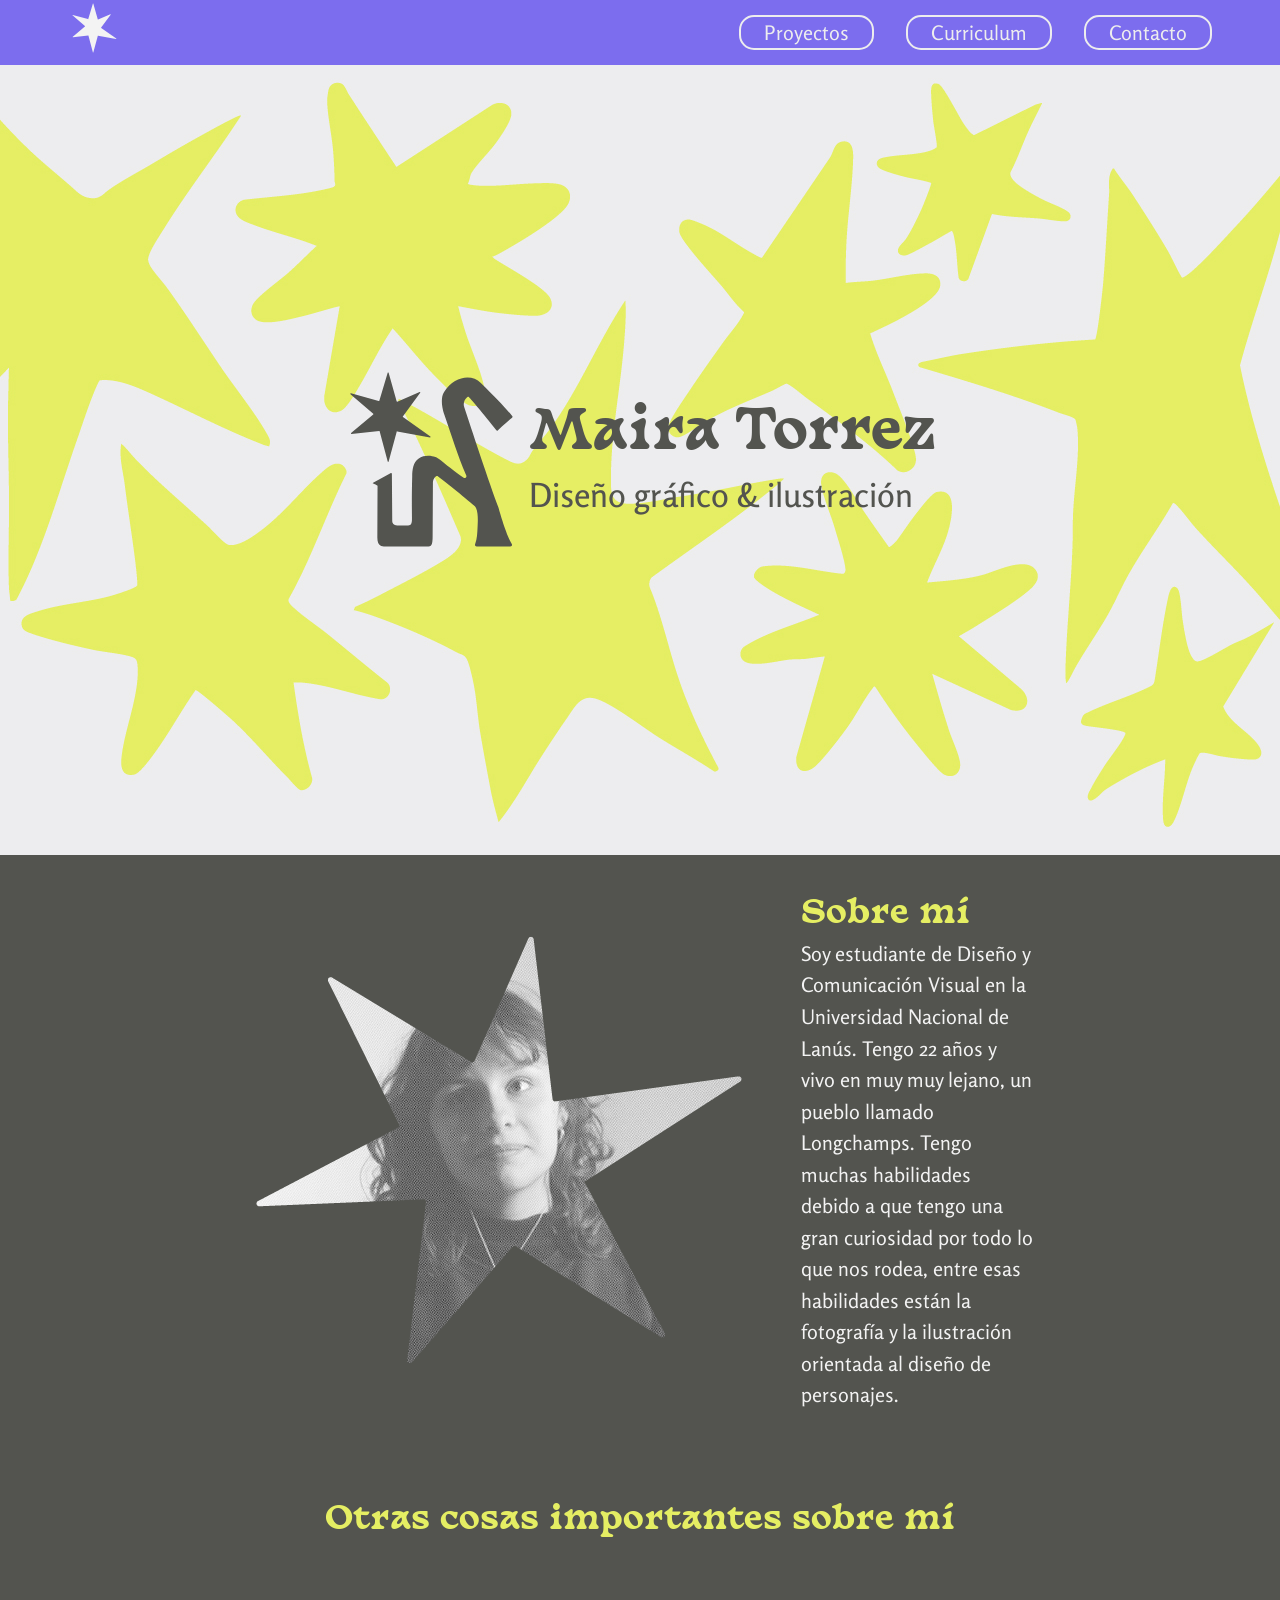
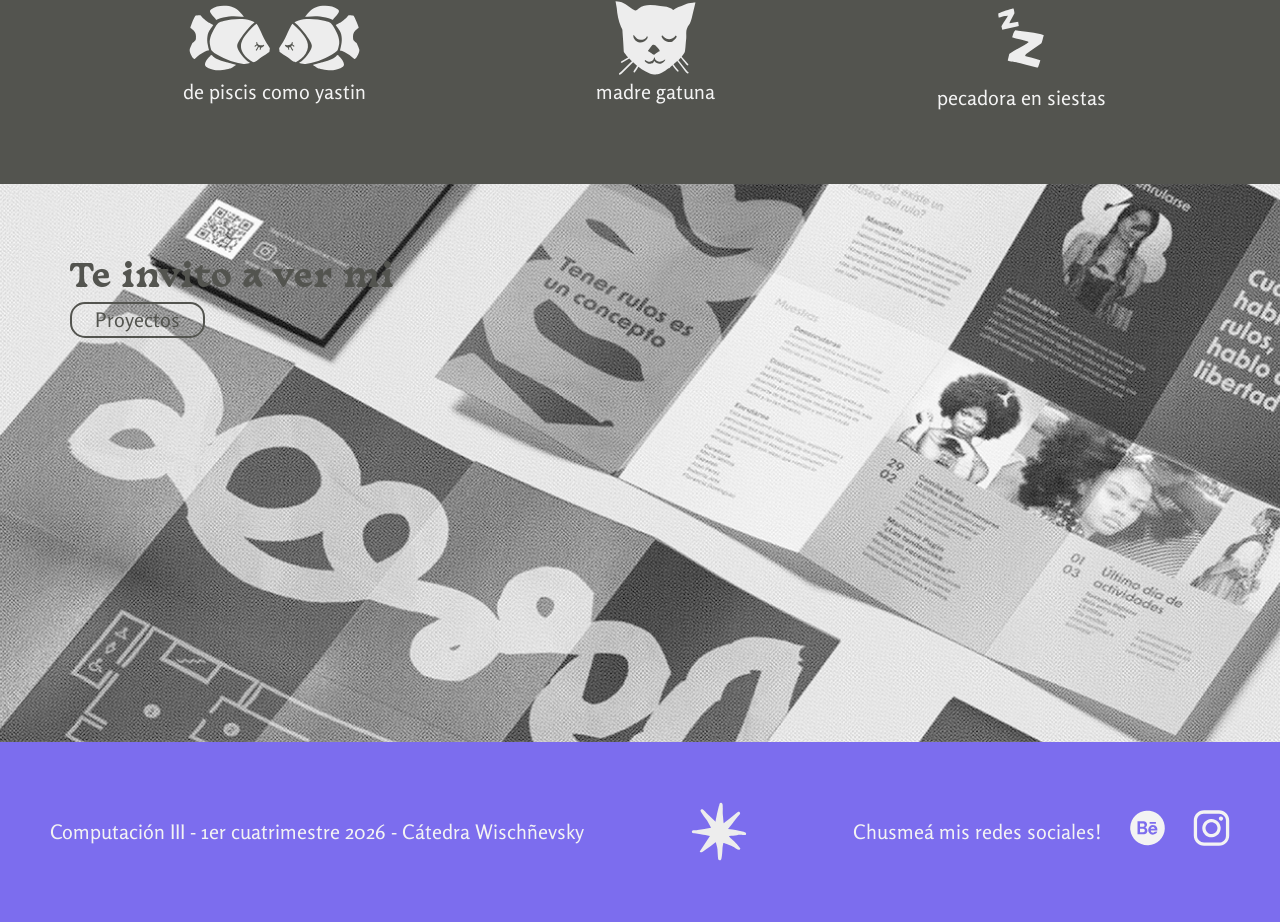
==== index.html @ 1cc76292 "index y cv en construccion, + img y svg" ====
<!DOCTYPE html>
<html>

<head>
    <meta charset="utf-8" />
    <title>Torrez Maira Cv</title>
    <link rel="stylesheet" href="estilosCV.css" type="text/css">
    <style>
        @import url('https://fonts.googleapis.com/css2?family=Rosario:ital,wght@0,300..700;1,300..700&display=swap');
    </style>
    <link rel="icon" type="image/x-icon" href="img/svg/favicon.svg">
</head>

<body>
    <header>
        <a href="top">
            <img src="img/svg/logo-header.svg" alt="mairatorrezlogo" width="51" height="56" />
        </a>
        <nav>
            <a class="botonera" href="#" target="_blank">Proyectos</a>
            <a class="botonera" href="curriculum.html" target="_blank">Curriculum</a>
            <a class="botonera" hreg="#" target="_blank">Contacto</a>
        </nav>

    </header>

    <main>
        <section id="top" class="hero">
            <img src="img/svg/logo.svg" alt="logo" width="175" height="187" />
            <div class="contenedor">
                <h1>Maira Torrez</h1>
                <p class="bajada">Diseño gráfico & ilustración</p>
            </div>
        </section>

        <section class="sobre-mi">
            <div class="sobre-mi-contenedor">
                <img src="img/72dpi/foto-estrella.png" alt="foto mía" width="504" height="432" />
                <div class="columna-sobremi">
                    <h2>Sobre mí</h2>
                    <p>Soy estudiante de Diseño y Comunicación Visual en la Universidad Nacional de Lanús. Tengo 22 años
                        y
                        vivo en muy muy lejano, un pueblo llamado Longchamps.
                        Tengo muchas habilidades debido a que tengo una gran curiosidad por todo lo que nos rodea, entre
                        esas habilidades están la fotografía y la ilustración orientada al diseño de personajes.</p>
                </div>
            </div>

            <article class="sobre-mi">
                <h2>Otras cosas importantes sobre mí</h2>
                <div class="conjunto-icons">
                    <div id="peces" class="icon">
                        <img src="img/svg/peces.svg" alt="dos peces" width="199" height="76" />
                        <p class="p-bold">
                            de piscis como yastin
                        </p>
                    </div>
                    <div id="gato" class="icon">
                        <img src="img/svg/gato.svg" alt="gato" width="83" height="76" />
                        <p class="p-bold">
                            madre gatuna
                        </p>
                    </div>
                    <div id="zz" class="icon">
                        <img src="img/svg/zz.svg" alt="dibujo de sueño" width="68" height="88" />
                        <p class="p-bold">
                            pecadora en siestas
                        </p>
                    </div>
                </div>
            </article>

        </section>

        <section id="invitacion">
            <h2 class="h2-negro">Te invito a ver mi</h2>
            <a class="botonera-negra" href="portfolio.html" target="_blank">Proyectos</a>
        </section>

    </main>
    <footer>
        <p>Computación III - 1er cuatrimestre 2026 - Cátedra Wischñevsky</p>
        <img src="img/svg/ochopuntas.svg" alt="icon-estrella-ocho-puntas" width="64" height="69" />
        <div class="redes">
            <p>Chusmeá mis redes sociales!</p>
            <ul class="redes">
                <li>
                    <a href="https://www.behance.net/mairav" target="_blank">
                        <img src="img/svg/redes_behance.svg" alt="behance-logo" width="37" height="36">
                    </a>
                </li>
                <li>
                    <a href="https://www.instagram.com/torrezconz_?igsh=MXIzZGVwbGYzOGRzbA==" target="_blank">
                        <img src="img/svg/redes_ig.svg" alt="instagram-logo" width="37" height="36">
                    </a>
                </li>
            </ul>
        </div>
    </footer>
</body>

</html>
---- estilosCV.css ----
/* CSS DOCUMENT*/
@charset "utf-8";

@font-face {
    font-family: "Basteleur";
    src: url(fuentes/Basteleur-Moonlight.ttf) format(truetype);
    font-weight: normal;
    font-style: normal;
}

@font-face {
    font-family: "Basteleur";
    src: url(fuentes/Basteleur-Bold.ttf) format(truetype);
    font-weight: normal;
    font-style: bold;
}

/* Aplicaciones de tipo, color y tamaños*/
body {
    background-color: #53544f;
}

header {
    background-color: #7c6dee;
    display: flex;
    justify-content: space-between;
    align-items: center;
    padding: 0px 68px;
    position: sticky;
    top: 0;
}

nav {
    display: flex;
    align-items: center;
    gap: 32px;

}

/* contenedor del hero */
.contenedor {
    display: flex;
    width: 100vw;
    max-width: 1200px;
    flex-wrap: nowrap;
    flex-direction: column;
    flex-basis: content;
    gap: 20px;
}

footer {
    background-color: #7c6dee;
    display: flex;
    align-items: center;
    flex-wrap: wrap;
    justify-content: space-between;
    min-height: 20vh;
    padding: 0 50px;
}

.redes {
    display: flex;
    align-items: center;
    gap: 27px;
    flex-direction: row;
}

ul {
    display: flex;
    gap: 5px;
    flex-direction: column;
    padding: 10px 0px;
}

li {
    list-style: none;
}

/*¿la tipografia que se va a usar mayomente está bien que la ponga en la etiqueta universal o deberia ir en <p>?*/
* {
    font-family: "Rosario", sans-serif;
    font-size: 1.12rem;
    font-style: normal;
    font-weight: 400;
    line-height: 1.76rem;
    text-wrap-style: balance;
    margin: 0;
    box-sizing: border-box;
}

a {
    text-decoration: none;
}

.botonera {
    color: #EDEDEE;
    border: solid 2px;
    border-radius: 15px;
    padding: 0px 23px;
}

.botonera:hover {
    background-color: #E5EE63;
    color: var(--Violeta, #7C6DEE);
}

.botonera-negra {
    color: #53544F;
    border: solid 2px;
    border-radius: 15px;
    padding: 0px 23px;
}

.botonera-negra:hover {
    background: var(--Verde, #E5EE63);
    color: var(--Violeta, #7C6DEE);
}

h1 {
    font-family: 'Basteleur', serif;
    font-size: 3rem;
    font-style: normal;
    font-weight: 400;
    line-height: 4rem;
    color: #53544F;
}

.h1-verde {
    color: #E5EE63;
}

.h1-violeta {
    color: var(--Negro, #7C6DEE);
}

h2 {
    font-family: Basteleur;
    font-size: 1.78rem;
    font-style: normal;
    font-weight: 400;
    line-height: 2.7rem;
    color: var(--Verde, #E5EE63)
}

.h2-negro {
    color: #53544F;
}

h3 {
    font-size: 1.5rem;
    font-style: normal;
    font-weight: 700;
    line-height: 2.375rem;
    color: #F3F3F3;
}

p {
    text-align: left;
    max-width: 1025px;
    color: #F3F3F3;
}

.p-negro {
    color: #53544F;
}

.bajada {
    font-size: 1.85rem;
    font-weight: 500;
    line-height: 2.8rem;
    color: var(--Negro, #53544F);
}

/*secciones, clases, articulos*/
.hero {
    background-image: url(img/72dpi/estrellas-02.jpg);
    background-position: center;
    height: 790px;
    width: 100%;
    display: flex;
    flex-direction: row;
    justify-content: center;
    align-items: center;
    gap: 10px;
}

.contenedor {
    display: flex;
    justify-content: flex-end;
    align-items: flex-start;
    flex-wrap: wrap;
    gap: 0;
}

.sobre-mi {
    display: flex;
    flex-direction: column;
    justify-content: center;
    align-items: center;
    gap: 50px;
    flex-wrap: wrap;
    padding: 35px;
}

.sobre-mi-contenedor {
    display: flex;
    align-items: center;
    max-width: 65%;
    flex-direction: row;
    gap: 50px;
}

.columna-sobremi {
    display: flex;
    flex-direction: column;
    align-items: flex-start;
    width: 51%;
}

.conjunto-icons {
    display: flex;
    align-items: center;
    gap: 222px;
    align-self: stretch;
}

.icon {
    display: flex;
    flex-direction: column;
    align-items: center;
}

#peces:hover img {
    content: url(img/svg/pecesbeso.svg);
}

#gato:hover img {
    content: url(img/svg/gatoestrella.svg);
}

#zz:hover img {
    content: url(img/svg/zzestrella.svg);
}

#invitacion {
    background: url(img/72dpi/te_invito_a_ver_mi\ portfolio.jpg) lightgray 50% / cover no-repeat;
    height: 62vh;
    display: flex;
    flex-direction: column;
    align-items: flex-start;
    padding: 70px;
}

/*curriculum*/
.cv-sobremi {
    background: var(--Gris, #EDEDEE);
    display: flex;
    padding: 0px;
    justify-content: center;
    align-items: center;
    padding: 60px;
}<
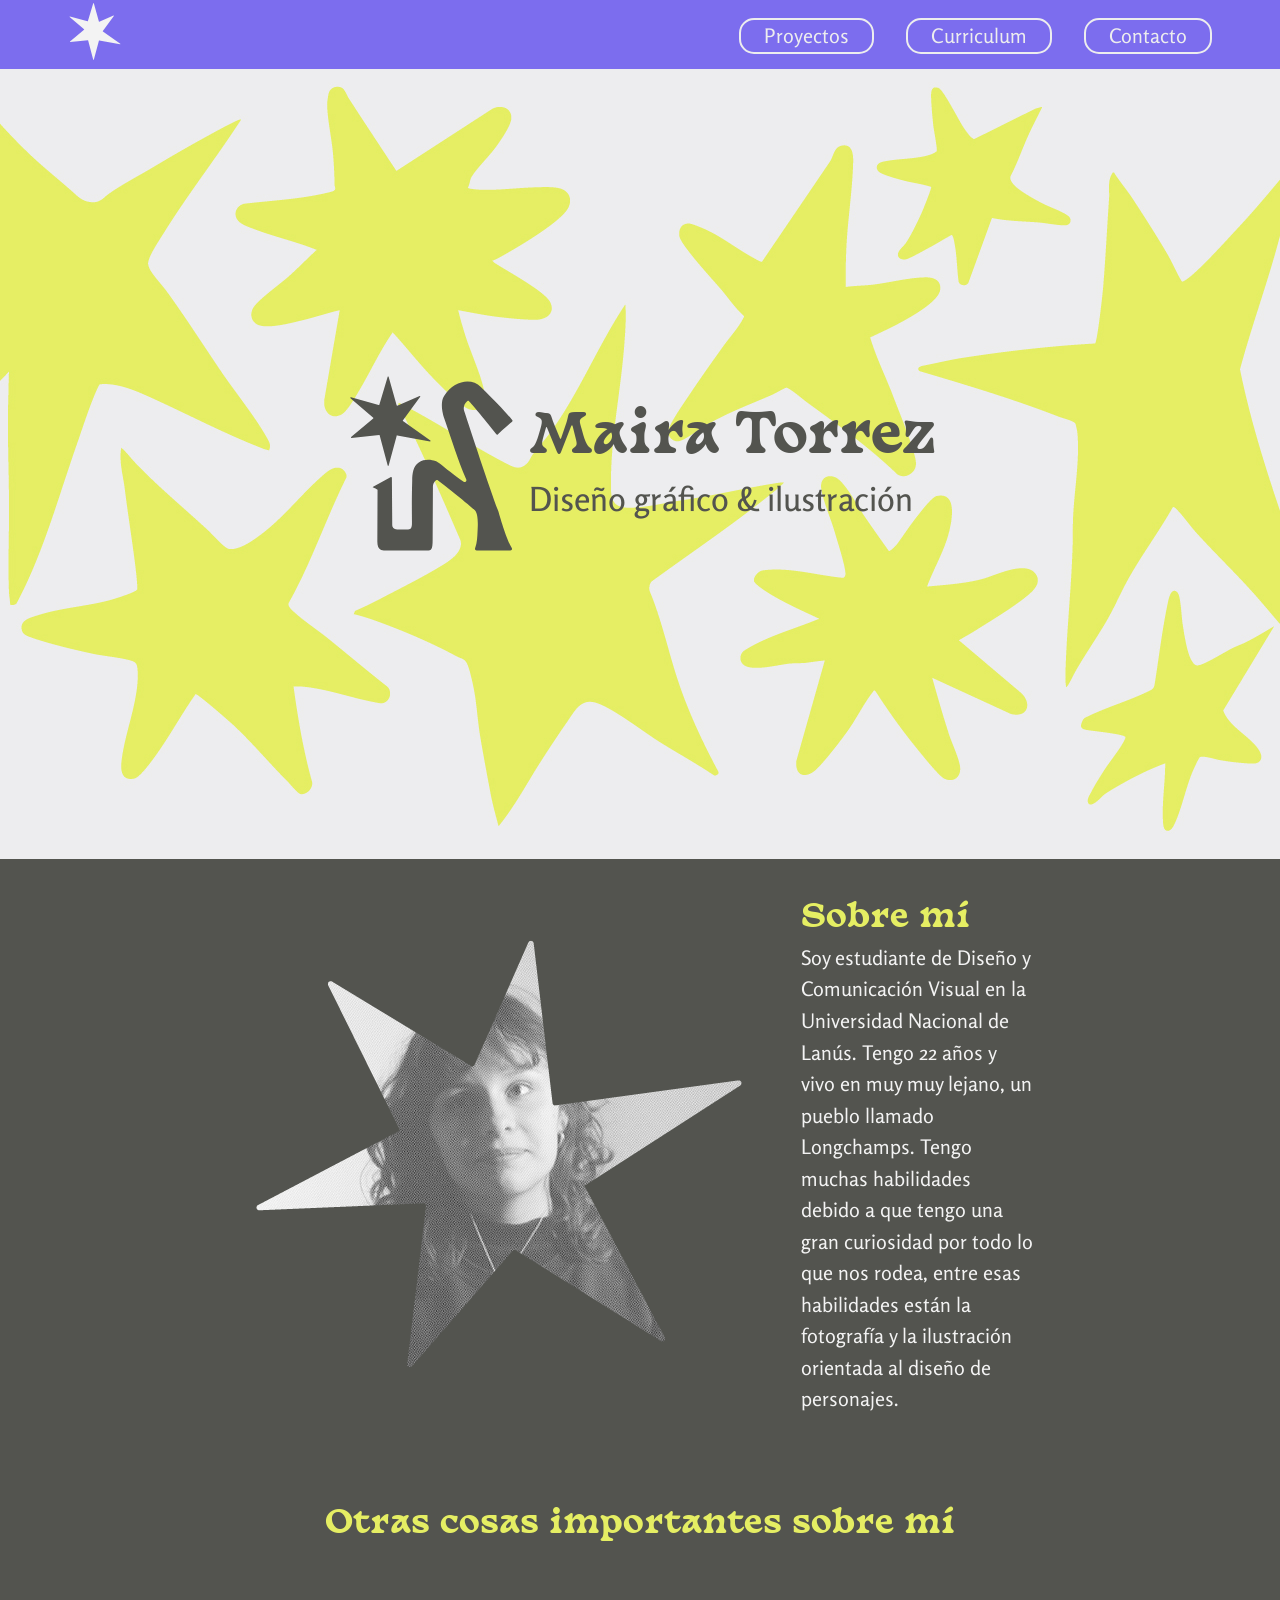
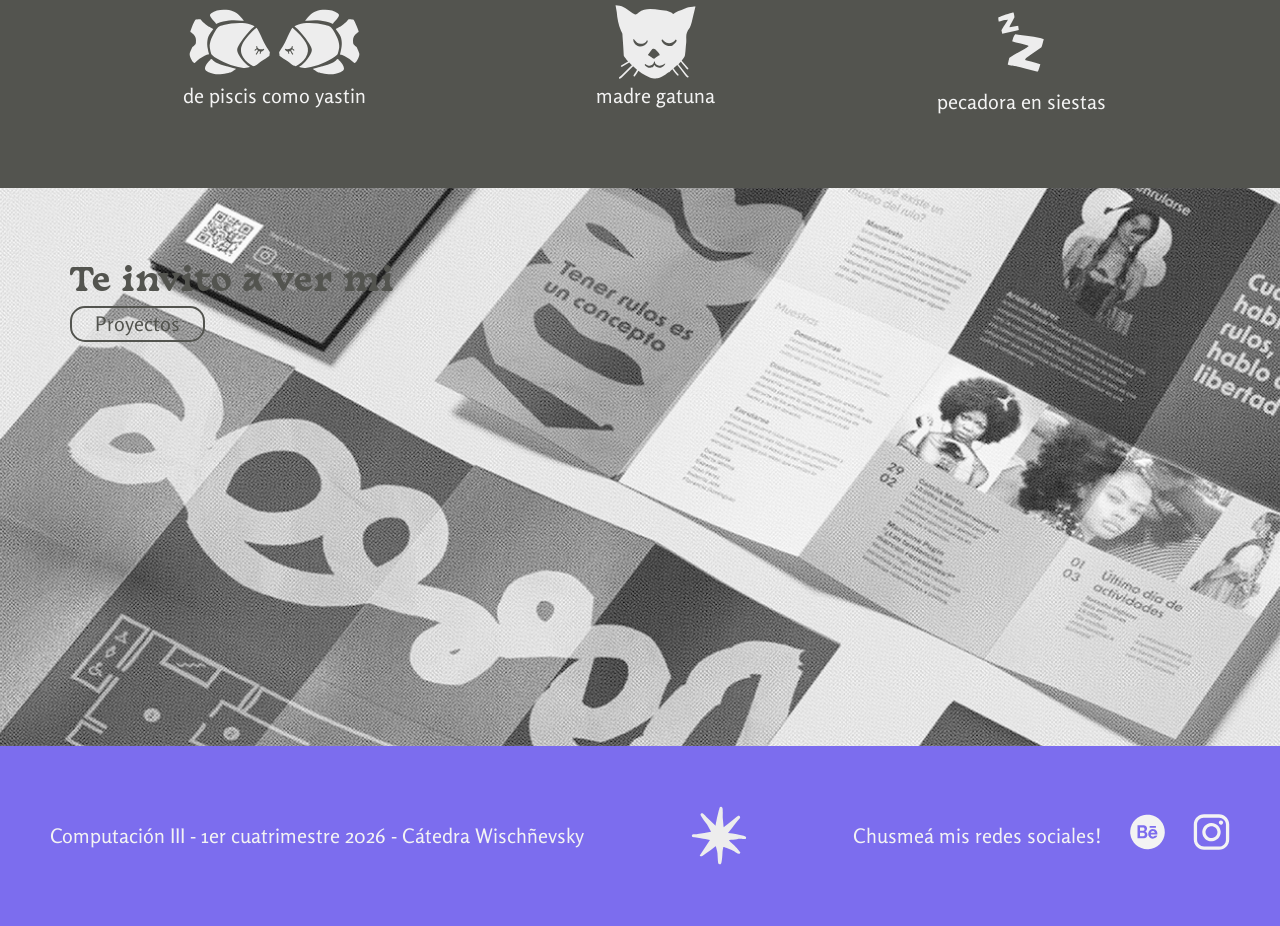
==== commit 18d0e970: "curriculum y contacto" ====
--- a/index.html
+++ b/index.html
@@ -14,12 +14,12 @@
 <body>
     <header>
         <a href="top">
-            <img src="img/svg/logo-header.svg" alt="mairatorrezlogo" width="51" height="56" />
+            <img src="img/svg/logo_header.svg" alt="mairatorrezlogo" width="54" height="57" />
         </a>
         <nav>
             <a class="botonera" href="#" target="_blank">Proyectos</a>
             <a class="botonera" href="curriculum.html" target="_blank">Curriculum</a>
-            <a class="botonera" hreg="#" target="_blank">Contacto</a>
+            <a class="botonera" href="contacto.html" target="_blank">Contacto</a>
         </nav>
 
     </header>
@@ -51,19 +51,19 @@
                 <div class="conjunto-icons">
                     <div id="peces" class="icon">
                         <img src="img/svg/peces.svg" alt="dos peces" width="199" height="76" />
-                        <p class="p-bold">
+                        <p>
                             de piscis como yastin
                         </p>
                     </div>
                     <div id="gato" class="icon">
                         <img src="img/svg/gato.svg" alt="gato" width="83" height="76" />
-                        <p class="p-bold">
+                        <p>
                             madre gatuna
                         </p>
                     </div>
                     <div id="zz" class="icon">
                         <img src="img/svg/zz.svg" alt="dibujo de sueño" width="68" height="88" />
-                        <p class="p-bold">
+                        <p>
                             pecadora en siestas
                         </p>
                     </div>
--- a/estilosCV.css
+++ b/estilosCV.css
@@ -12,7 +12,7 @@
     font-family: "Basteleur";
     src: url(fuentes/Basteleur-Bold.ttf) format(truetype);
     font-weight: normal;
-    font-style: bold;
+    font-style: normal;
 }
 
 /* Aplicaciones de tipo, color y tamaños*/
@@ -25,7 +25,7 @@
     display: flex;
     justify-content: space-between;
     align-items: center;
-    padding: 0px 68px;
+    padding: 3px 68px 0px;
     position: sticky;
     top: 0;
 }
@@ -74,6 +74,7 @@
 
 li {
     list-style: none;
+    color: #EDEDEE;
 }
 
 /*¿la tipografia que se va a usar mayomente está bien que la ponga en la etiqueta universal o deberia ir en <p>?*/
@@ -146,12 +147,21 @@
     color: #53544F;
 }
 
+
 h3 {
-    font-size: 1.5rem;
+font-size: 1.7rem;
     font-style: normal;
     font-weight: 700;
     line-height: 2.375rem;
     color: #F3F3F3;
+}
+
+h4 {
+    font-size: 1.5rem;
+    font-style: normal;
+    font-weight:600;
+    line-height: 2.375rem;
+    color: #E5EE63;
 }
 
 p {
@@ -162,6 +172,10 @@
 
 .p-negro {
     color: #53544F;
+}
+
+.italic {
+    font-style: italic;
 }
 
 .bajada {
@@ -208,13 +222,14 @@
     max-width: 65%;
     flex-direction: row;
     gap: 50px;
+    justify-content: center;
 }
 
 .columna-sobremi {
     display: flex;
     flex-direction: column;
     align-items: flex-start;
-    width: 51%;
+    width: 40%;
 }
 
 .conjunto-icons {
@@ -252,11 +267,146 @@
 }
 
 /*curriculum*/
-.cv-sobremi {
+
+summary {
+    list-style: none;
+    display: flex;
+    flex-direction: row;
+    align-items: center;
+    gap: 37px;
+    padding: 20px;
+    border-bottom: solid 2px #7C6DEE;
+}
+
+#desplegable {
+    margin: 0% 11%;
+    padding: 0px 50px;
+
+}
+
+#cv-sobremi {
     background: var(--Gris, #EDEDEE);
     display: flex;
-    padding: 0px;
+    flex-direction: column;
     justify-content: center;
     align-items: center;
     padding: 60px;
-}<+    gap: 70px;
+}
+
+#escribime {
+    display: flex;
+    justify-content: center;
+    align-items: center;
+    height: 85px;
+}
+
+#escribime:hover h2 {
+    display: flex;
+    justify-content: center;
+    align-items: center;
+    color: var(--Negro, #53544F);
+    background-color: var(--Verde, #E5EE63);
+    width: 1920px;
+    height: 85px;
+}
+
+.info {
+    padding: 45px 30px;
+    display: flex;
+    align-items: center;
+    border-bottom: solid 1px #ffff;
+    justify-content: space-between;
+}
+
+.habilidades-li {
+    display: flex;
+    justify-content: space-evenly;
+    padding: 45px 30px;
+    border-bottom: solid 1px #EDEDEE;
+}
+
+#apps {
+    display: flex;
+    justify-content: space-evenly;
+    padding: 30px;
+}
+
+/*contacto*/
+
+.main-contacto {
+    display: flex;
+    margin: 50px;
+    justify-content: space-evenly;
+    align-items: center;
+}
+
+.idea {
+    width: 47%;
+}
+
+form {
+    display: flex;
+    flex-direction: column;
+    width: 42vw;
+    height: 80vh;
+    background-color: #E5EE63;
+    gap: 33px;
+    padding: 65px;
+    justify-content: center;
+}
+
+
+form section {
+    display: flex;
+    flex-direction: row;
+    max-width: 475px;
+    justify-content: space-between;
+    align-items: center;
+    flex-wrap: wrap;
+}
+
+form div {
+    display: flex;
+    flex-direction: column;
+}
+
+.check-list {
+    display: flex;
+    flex-direction: row;
+    gap: 28px;
+}
+
+label {
+    font-weight: 700;
+    color: #53544F;
+}
+
+input {
+    background-color: #EDEDEE;
+    border-radius: 15px;
+    padding: 8px;
+    border: solid 1px #53544f;
+}
+
+textarea {
+    border-radius: 32px;
+    max-width: 676px;
+    min-height: 300px;
+    padding: 8px;
+}
+
+.button-enviar {
+    background-color: #E5EE63;
+    width: 15%;
+    padding: 0;
+}
+
+.button-enviar:hover {
+    color: #E5EE63;
+    background-color: #7C6DEE;
+}
+
+/*el = me lo pone en rojo y no me lo toma
+input[type="checkbox"]
+*/
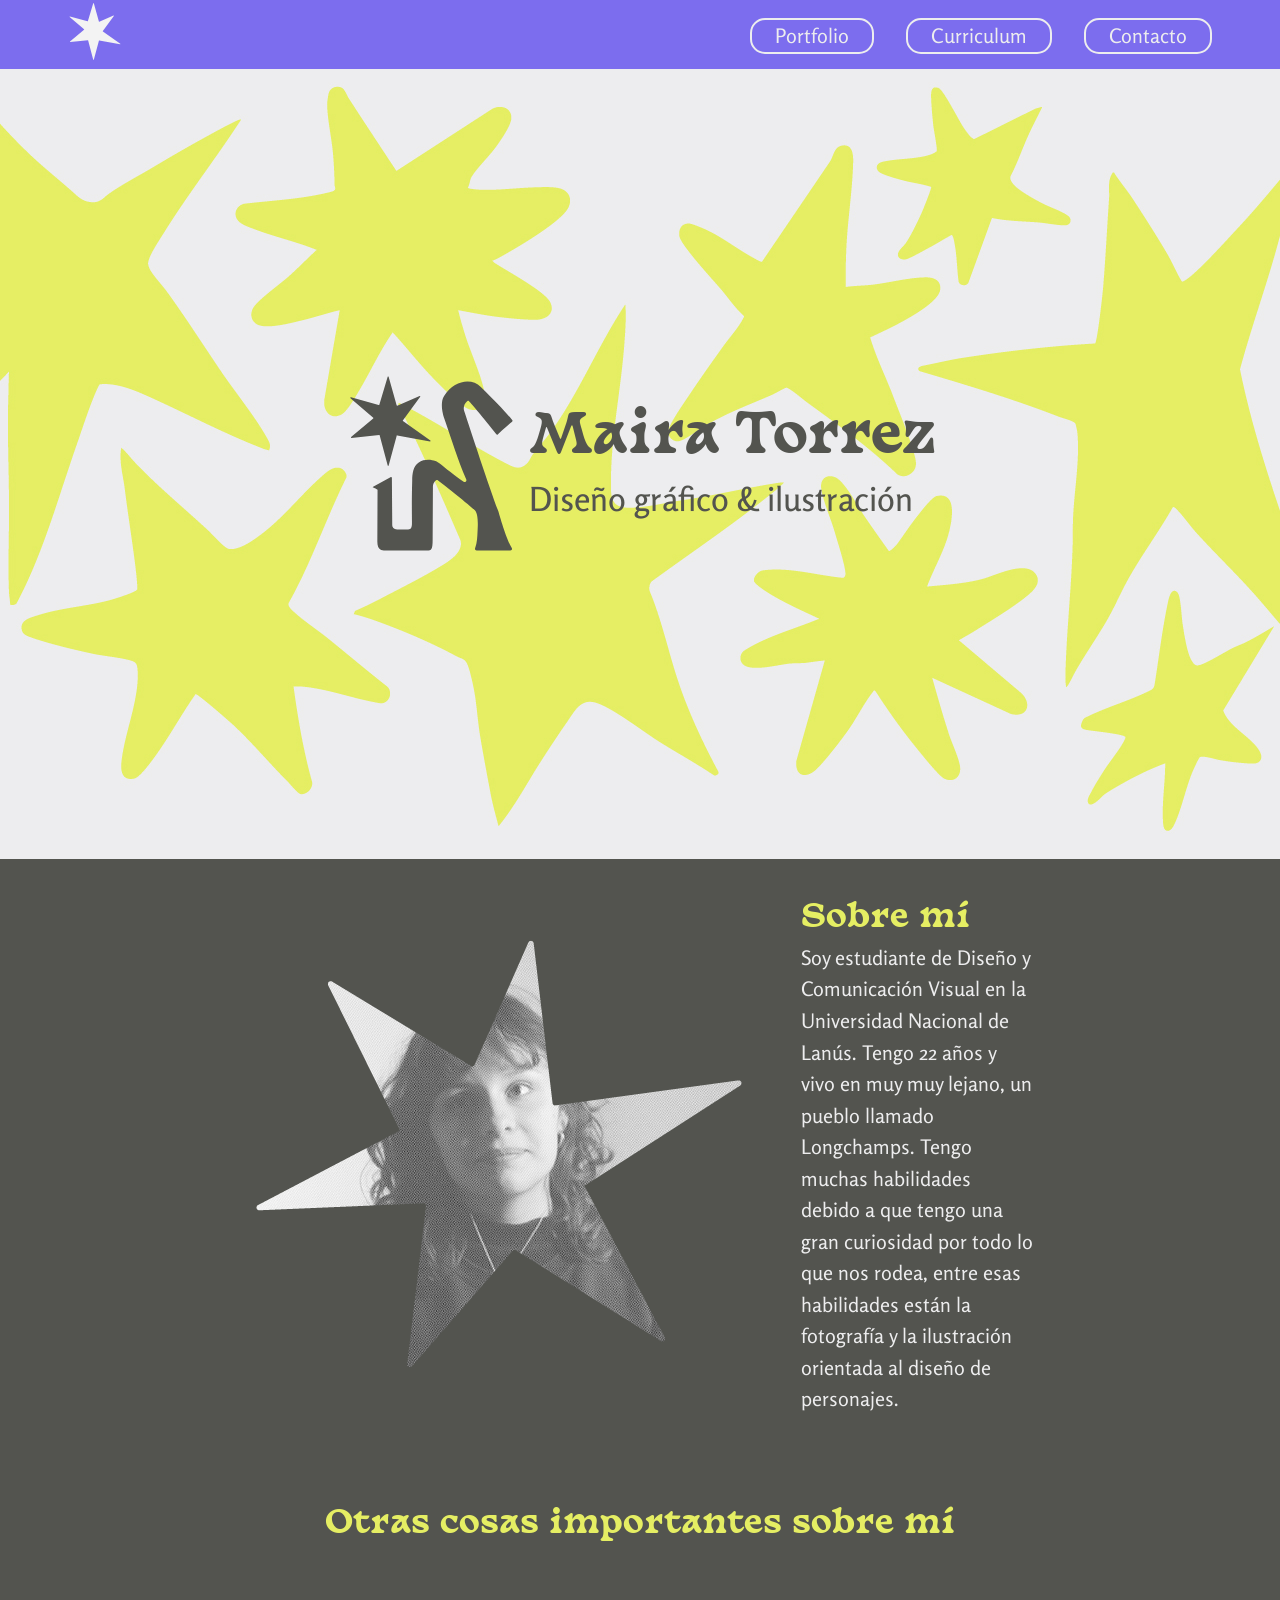
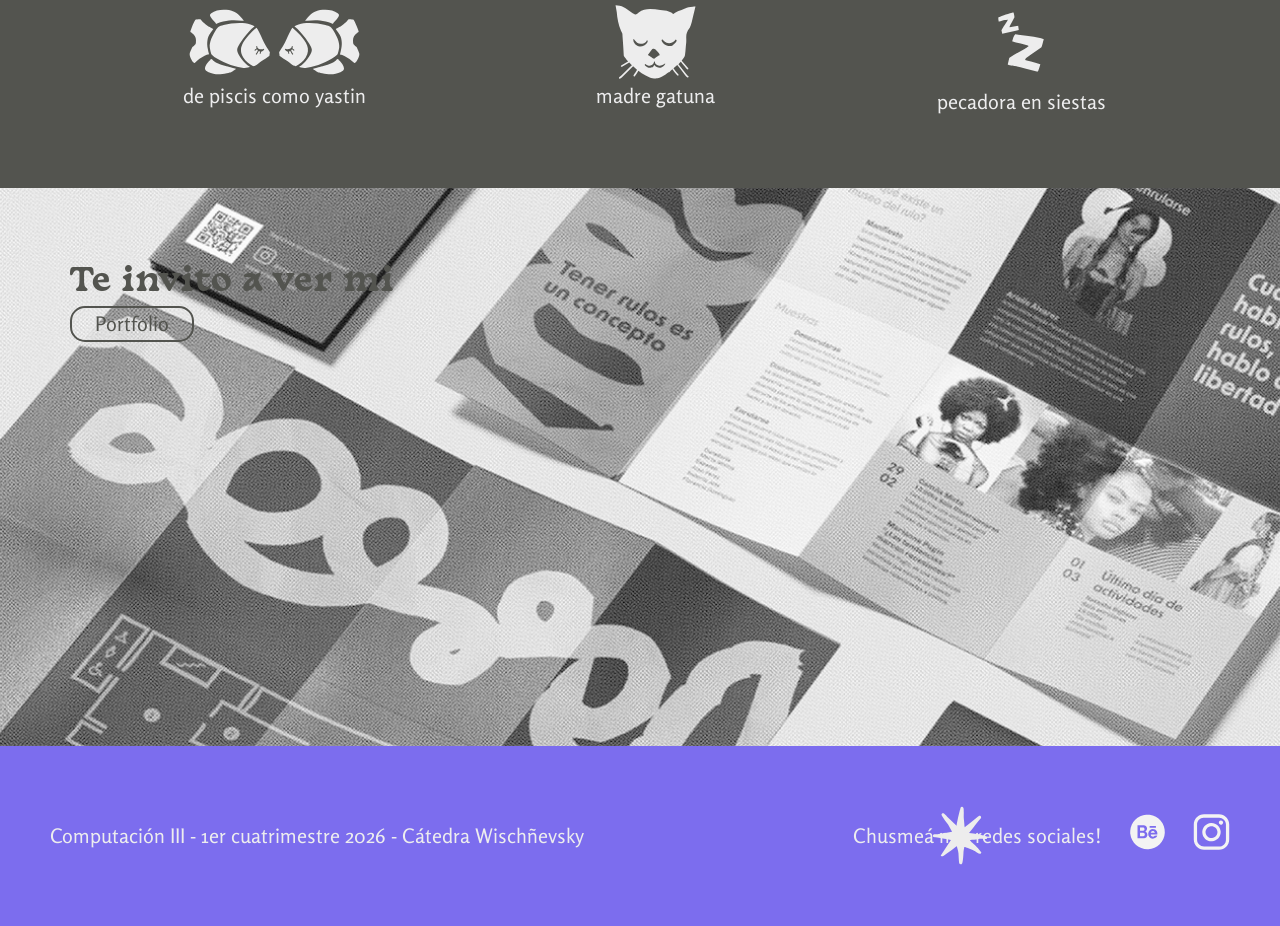
==== commit 491022ff: "cambio de thumbnails" ====
--- a/index.html
+++ b/index.html
@@ -3,6 +3,7 @@
 
 <head>
     <meta charset="utf-8" />
+    <meta name="viewport" content="width=device-width, initial-scale=1.0">
     <title>Torrez Maira Cv</title>
     <link rel="stylesheet" href="estilosCV.css" type="text/css">
     <style>
@@ -13,19 +14,19 @@
 
 <body>
     <header>
-        <a href="top">
-            <img src="img/svg/logo_header.svg" alt="mairatorrezlogo" width="54" height="57" />
+        <a href="index.html">
+            <img class="estrella-header" src="img/svg/logo_header.svg" alt="mairatorrezlogo" width="54" height="57" />
         </a>
         <nav>
-            <a class="botonera" href="#" target="_blank">Proyectos</a>
-            <a class="botonera" href="curriculum.html" target="_blank">Curriculum</a>
-            <a class="botonera" href="contacto.html" target="_blank">Contacto</a>
+            <a class="botonera" href="portfolio.html">Portfolio</a>
+            <a class="botonera" href="curriculum.html">Curriculum</a>
+            <a class="botonera" href="contacto.html">Contacto</a>
         </nav>
 
     </header>
 
     <main>
-        <section id="top" class="hero">
+        <section id="hero">
             <img src="img/svg/logo.svg" alt="logo" width="175" height="187" />
             <div class="contenedor">
                 <h1>Maira Torrez</h1>
@@ -74,13 +75,14 @@
 
         <section id="invitacion">
             <h2 class="h2-negro">Te invito a ver mi</h2>
-            <a class="botonera-negra" href="portfolio.html" target="_blank">Proyectos</a>
+            <a class="botonera-negra" href="portfolio.html" target="_blank">Portfolio</a>
         </section>
 
     </main>
     <footer>
         <p>Computación III - 1er cuatrimestre 2026 - Cátedra Wischñevsky</p>
-        <img src="img/svg/ochopuntas.svg" alt="icon-estrella-ocho-puntas" width="64" height="69" />
+        <img class="estrella-footer" src="img/svg/ochopuntas.svg" alt="icon-estrella-ocho-puntas" width="64"
+            height="69" />
         <div class="redes">
             <p>Chusmeá mis redes sociales!</p>
             <ul class="redes">
--- a/estilosCV.css
+++ b/estilosCV.css
@@ -15,13 +15,30 @@
     font-style: normal;
 }
 
+:root {
+    --estrella: #7C6DEE;
+    --fugaz: #E5EE63;
+    --polvo: #EDEDEE;
+    --espacio: #53544F;
+}
+
+@keyframes girar {
+    from {
+        transform: rotate(0deg);
+    }
+
+    to {
+        transform: rotate(360deg);
+    }
+}
+
 /* Aplicaciones de tipo, color y tamaños*/
 body {
-    background-color: #53544f;
+    background-color: var(--espacio);
 }
 
 header {
-    background-color: #7c6dee;
+    background-color: var(--estrella);
     display: flex;
     justify-content: space-between;
     align-items: center;
@@ -49,7 +66,7 @@
 }
 
 footer {
-    background-color: #7c6dee;
+    background-color: var(--estrella);
     display: flex;
     align-items: center;
     flex-wrap: wrap;
@@ -58,6 +75,11 @@
     padding: 0 50px;
 }
 
+.estrella-footer {
+    position: absolute;
+    left: 928px;
+}
+
 .redes {
     display: flex;
     align-items: center;
@@ -74,10 +96,10 @@
 
 li {
     list-style: none;
-    color: #EDEDEE;
-}
-
-/*¿la tipografia que se va a usar mayomente está bien que la ponga en la etiqueta universal o deberia ir en <p>?*/
+    color: var(--polvo);
+}
+
+
 * {
     font-family: "Rosario", sans-serif;
     font-size: 1.12rem;
@@ -93,29 +115,39 @@
     text-decoration: none;
 }
 
+.estrella-header {
+    animation: girar 12s linear infinite;
+    transition: .3s ease;
+}
+
+.estrella-header:hover {
+    content: url(img/svg/verde_logo_header.svg);
+}
+
 .botonera {
-    color: #EDEDEE;
+    color: var(--polvo);
     border: solid 2px;
     border-radius: 15px;
     padding: 0px 23px;
 }
 
 .botonera:hover {
-    background-color: #E5EE63;
-    color: var(--Violeta, #7C6DEE);
+    background-color: var(--fugaz);
+    color: var(--estrella);
 }
 
 .botonera-negra {
-    color: #53544F;
+    color: var(--espacio);
     border: solid 2px;
     border-radius: 15px;
     padding: 0px 23px;
 }
 
 .botonera-negra:hover {
-    background: var(--Verde, #E5EE63);
-    color: var(--Violeta, #7C6DEE);
-}
+    background: var(--fugaz);
+    color: var(--estrella);
+}
+
 
 h1 {
     font-family: 'Basteleur', serif;
@@ -123,15 +155,15 @@
     font-style: normal;
     font-weight: 400;
     line-height: 4rem;
-    color: #53544F;
+    color: var(--espacio);
 }
 
 .h1-verde {
-    color: #E5EE63;
+    color: var(--fugaz);
 }
 
 .h1-violeta {
-    color: var(--Negro, #7C6DEE);
+    color: var(--estrella);
 }
 
 h2 {
@@ -140,38 +172,38 @@
     font-style: normal;
     font-weight: 400;
     line-height: 2.7rem;
-    color: var(--Verde, #E5EE63)
+    color: var(--fugaz)
 }
 
 .h2-negro {
-    color: #53544F;
+    color: var(--espacio);
 }
 
 
 h3 {
-font-size: 1.7rem;
+    font-size: 1.7rem;
     font-style: normal;
     font-weight: 700;
     line-height: 2.375rem;
-    color: #F3F3F3;
+    color: var(--polvo);
 }
 
 h4 {
     font-size: 1.5rem;
     font-style: normal;
-    font-weight:600;
+    font-weight: 600;
     line-height: 2.375rem;
-    color: #E5EE63;
+    color: var(--fugaz);
 }
 
 p {
     text-align: left;
     max-width: 1025px;
-    color: #F3F3F3;
+    color: var(--polvo);
 }
 
 .p-negro {
-    color: #53544F;
+    color: var(--espacio);
 }
 
 .italic {
@@ -182,12 +214,13 @@
     font-size: 1.85rem;
     font-weight: 500;
     line-height: 2.8rem;
-    color: var(--Negro, #53544F);
-}
-
-/*secciones, clases, articulos*/
-.hero {
-    background-image: url(img/72dpi/estrellas-02.jpg);
+    color: var(--espacio);
+}
+
+/*index*/
+
+#hero {
+    background-image: url(img/72dpi/estrellas_hero.jpg);
     background-position: center;
     height: 790px;
     width: 100%;
@@ -266,6 +299,15 @@
     padding: 70px;
 }
 
+@media screen and (max-width: 600px) {
+    header {
+        display: flex;
+        align-items: center;
+        flex-direction: column;
+        justify-content: space-evenly;
+    }
+}
+
 /*curriculum*/
 
 summary {
@@ -275,38 +317,41 @@
     align-items: center;
     gap: 37px;
     padding: 20px;
-    border-bottom: solid 2px #7C6DEE;
-}
-
+    border-bottom: solid 2px var(--estrella);
+}
+
+/*tengo que ponerle la animacion al desplegable*/
 #desplegable {
     margin: 0% 11%;
-    padding: 0px 50px;
-
+    padding: 70px 50px;
 }
 
 #cv-sobremi {
-    background: var(--Gris, #EDEDEE);
-    display: flex;
-    flex-direction: column;
-    justify-content: center;
-    align-items: center;
-    padding: 60px;
-    gap: 70px;
+    background: var(--polvo);
+    display: flex;
+    flex-direction: column;
+    justify-content: center;
+    align-items: center;
+    padding: 78px;
+    gap: 35px;
 }
 
 #escribime {
+    color: var (var(--espacio));
+    background-color: var(--fugaz);
     display: flex;
     justify-content: center;
     align-items: center;
     height: 85px;
+    text-decoration: none;
 }
 
 #escribime:hover h2 {
     display: flex;
     justify-content: center;
     align-items: center;
-    color: var(--Negro, #53544F);
-    background-color: var(--Verde, #E5EE63);
+    color: var(--fugaz);
+    background-color: var(--espacio);
     width: 1920px;
     height: 85px;
 }
@@ -315,7 +360,7 @@
     padding: 45px 30px;
     display: flex;
     align-items: center;
-    border-bottom: solid 1px #ffff;
+    border-bottom: solid 1px var(--polvo);
     justify-content: space-between;
 }
 
@@ -323,7 +368,7 @@
     display: flex;
     justify-content: space-evenly;
     padding: 45px 30px;
-    border-bottom: solid 1px #EDEDEE;
+    border-bottom: solid 1px var(--polvo);
 }
 
 #apps {
@@ -350,7 +395,7 @@
     flex-direction: column;
     width: 42vw;
     height: 80vh;
-    background-color: #E5EE63;
+    background-color: var(--fugaz);
     gap: 33px;
     padding: 65px;
     justify-content: center;
@@ -379,14 +424,14 @@
 
 label {
     font-weight: 700;
-    color: #53544F;
+    color: var(--espacio);
 }
 
 input {
-    background-color: #EDEDEE;
+    background-color: var(--polvo);
     border-radius: 15px;
     padding: 8px;
-    border: solid 1px #53544f;
+    border: solid 1px var(--espacio);
 }
 
 textarea {
@@ -397,16 +442,87 @@
 }
 
 .button-enviar {
-    background-color: #E5EE63;
+    background-color: var(--fugaz);
     width: 15%;
     padding: 0;
 }
 
 .button-enviar:hover {
-    color: #E5EE63;
-    background-color: #7C6DEE;
-}
-
-/*el = me lo pone en rojo y no me lo toma
-input[type="checkbox"]
-*/+    color: var(--fugaz);
+    background-color: var(--estrella);
+}
+
+/*input[type="checkbox"] el = me lo pone en rojo y no me lo toma*/
+
+
+/*portfolio*/
+
+#intro-portfolio {
+    background-image: url(img/72dpi/estrellas_portfolio.jpg);
+    background-size: cover;
+    background-position: center;
+    background-repeat: no-repeat;
+    width: 100%;
+    height: 65vh;
+    display: flex;
+    justify-content: center;
+    align-items: center;
+}
+
+/*Al hacer scroll en esta página la galeria se pone por encima del header. */
+
+#galeria {
+    display: flex;
+    justify-content: center;
+    margin: 5% 0%;
+    flex-direction: column;
+    align-items: center;
+}
+
+.subtitulo-portfolio {
+    display: flex;
+    flex-direction: column;
+    align-items: center;
+    padding-bottom: 30px;
+    border-bottom: solid 1px var(--polvo);
+}
+
+#diseño-grafico {
+    display: flex;
+    max-width: 946px;
+    row-gap: 24px;
+    column-gap: 29px;
+    flex-wrap: wrap;
+    padding: 20px 0px 65px;
+}
+
+#ilustracion {
+    display: flex;
+    max-width: 958px;
+    row-gap: 24px;
+    column-gap: 29px;
+    flex-wrap: wrap;
+    padding-top: 30px;
+}
+
+#diseño-grafico img {
+    border-radius: 25px;
+    transition: .4s ease;
+    filter: grayscale(100%);
+}
+
+#diseño-grafico img:hover {
+    filter: grayscale(0%);
+    transform: scale(1.03)
+}
+
+#ilustracion img {
+    border-radius: 25px;
+    transition: .4s ease;
+    filter: grayscale(100%);
+}
+
+#ilustracion img:hover {
+    filter: grayscale(0%);
+    transform: scale(1.03)
+}
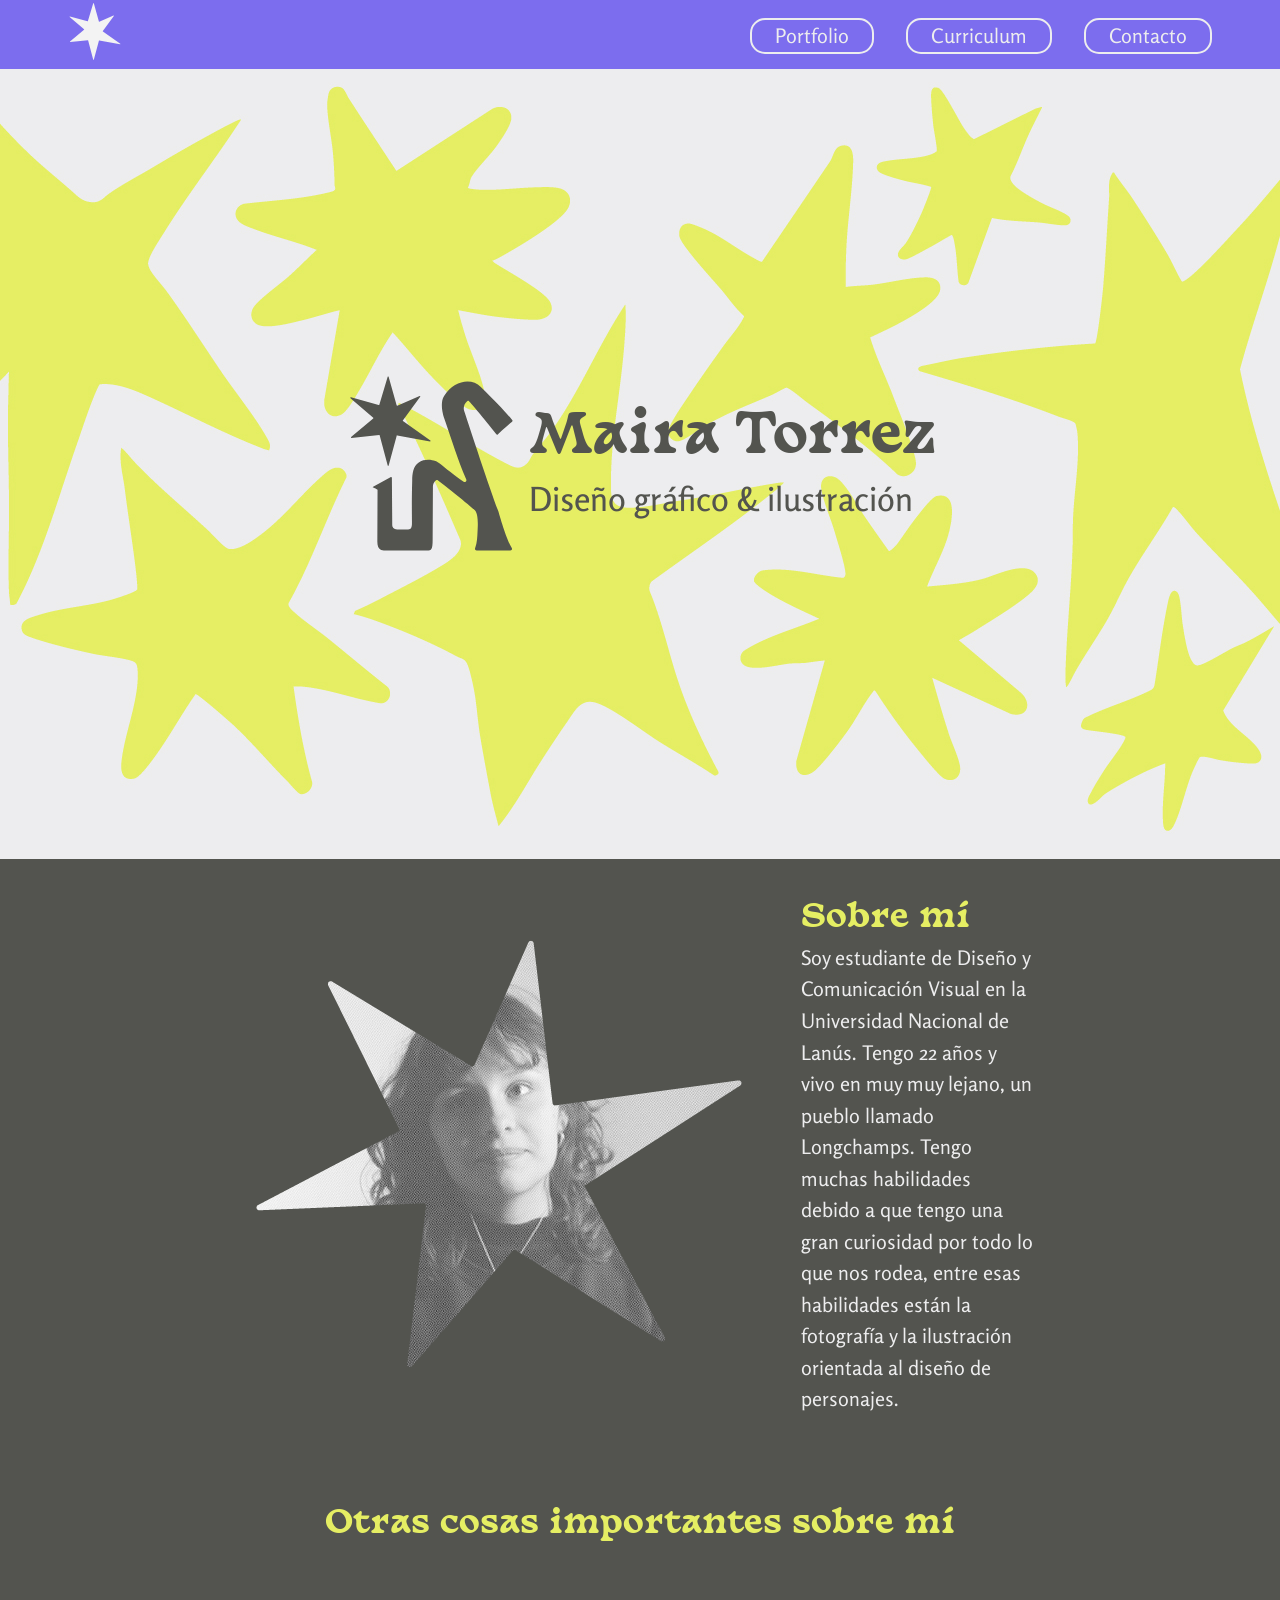
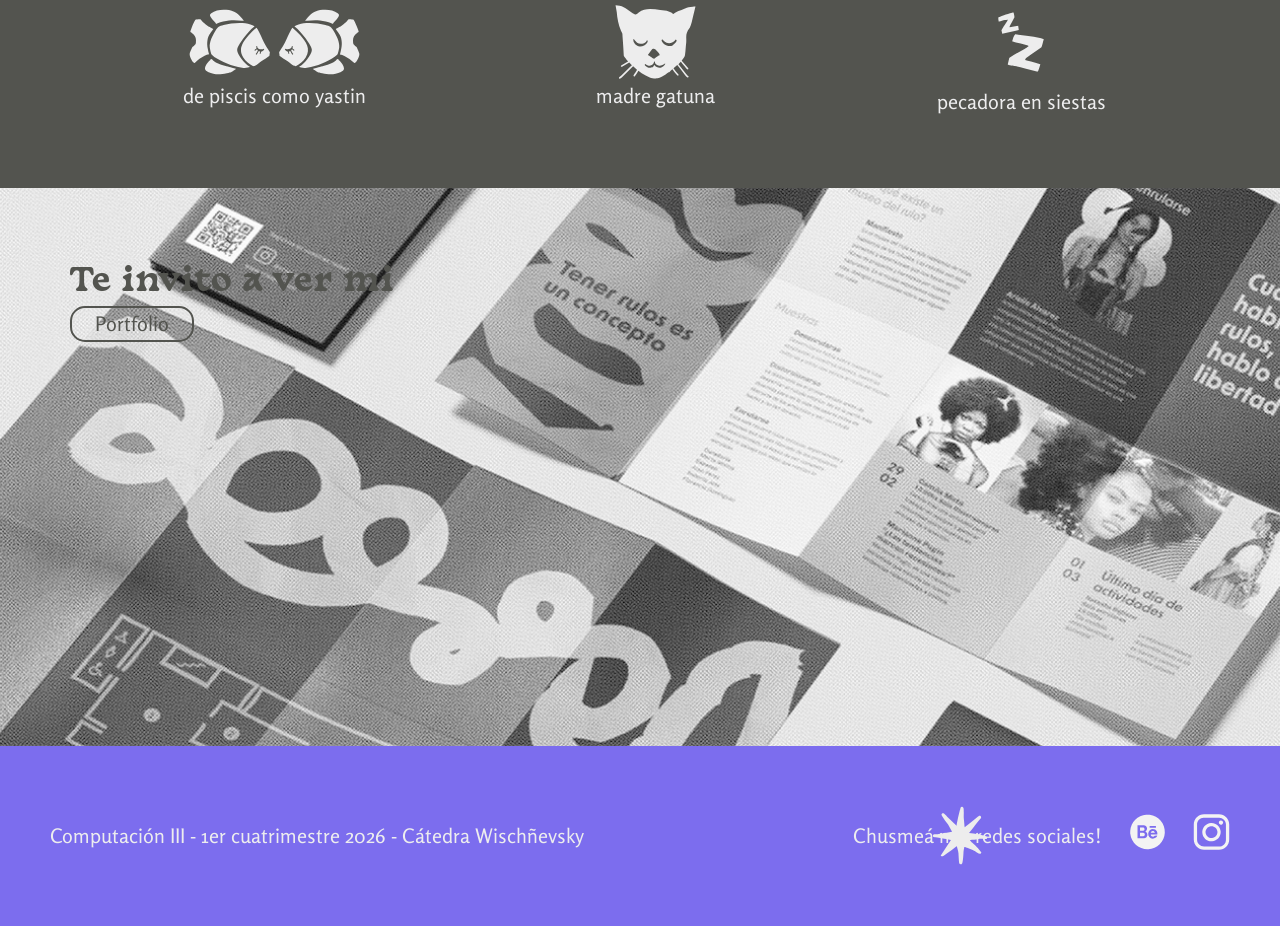
==== commit 6acd3d3a: "correciones media" ====
--- a/index.html
+++ b/index.html
@@ -4,7 +4,7 @@
 <head>
     <meta charset="utf-8" />
     <meta name="viewport" content="width=device-width, initial-scale=1.0">
-    <title>Torrez Maira Cv</title>
+    <title>Torrez Maira</title>
     <link rel="stylesheet" href="estilosCV.css" type="text/css">
     <style>
         @import url('https://fonts.googleapis.com/css2?family=Rosario:ital,wght@0,300..700;1,300..700&display=swap');
@@ -36,7 +36,7 @@
 
         <section class="sobre-mi">
             <div class="sobre-mi-contenedor">
-                <img src="img/72dpi/foto-estrella.png" alt="foto mía" width="504" height="432" />
+                <img class="estrella-foto" src="img/72dpi/foto-estrella.png" alt="Foto de Maira Torrez" width="504" height="432" />
                 <div class="columna-sobremi">
                     <h2>Sobre mí</h2>
                     <p>Soy estudiante de Diseño y Comunicación Visual en la Universidad Nacional de Lanús. Tengo 22 años
--- a/estilosCV.css
+++ b/estilosCV.css
@@ -32,7 +32,6 @@
     }
 }
 
-/* Aplicaciones de tipo, color y tamaños*/
 body {
     background-color: var(--espacio);
 }
@@ -45,6 +44,7 @@
     padding: 3px 68px 0px;
     position: sticky;
     top: 0;
+    z-index: 10;
 }
 
 nav {
@@ -188,6 +188,10 @@
     color: var(--polvo);
 }
 
+.h3-negro {
+    color: var(--espacio);
+}
+
 h4 {
     font-size: 1.5rem;
     font-style: normal;
@@ -299,31 +303,43 @@
     padding: 70px;
 }
 
-@media screen and (max-width: 600px) {
-    header {
-        display: flex;
-        align-items: center;
-        flex-direction: column;
-        justify-content: space-evenly;
-    }
-}
-
 /*curriculum*/
+
 
 summary {
     list-style: none;
     display: flex;
-    flex-direction: row;
-    align-items: center;
-    gap: 37px;
-    padding: 20px;
-    border-bottom: solid 2px var(--estrella);
-}
-
-/*tengo que ponerle la animacion al desplegable*/
+    flex-direction: row-reverse;
+    align-items: center;
+    padding: 36px 40px 20px;
+    border-bottom: solid 3px var(--estrella);
+    justify-content: space-between;
+    margin-bottom: -20px;
+    cursor: pointer;
+}
+
+details[open] summary {
+    margin-bottom: 10px;
+    transition: margin 600ms cubic-bezier(0.25, 0.46, 0.45, 0.94);
+}
+
+details[open] summary img {
+    transition: transform .4s ease;
+    transform: rotate(20deg);
+}
+
 #desplegable {
-    margin: 0% 11%;
+    margin: 0% 12% 2%;
     padding: 70px 50px;
+}
+
+#info-curriculum {
+    display: flex;
+    align-items: center;
+    gap: 50px;
+    justify-content: center;
+    border-top: solid 2px var(--espacio);
+    padding-top: 30px;
 }
 
 #cv-sobremi {
@@ -357,7 +373,7 @@
 }
 
 .info {
-    padding: 45px 30px;
+    padding: 54px 42px 26px;
     display: flex;
     align-items: center;
     border-bottom: solid 1px var(--polvo);
@@ -379,6 +395,10 @@
 
 /*contacto*/
 
+.contacto-body {
+    background-image: url(img/72dpi/estrellas_contacto.jpg);
+}
+
 .main-contacto {
     display: flex;
     margin: 50px;
@@ -388,6 +408,7 @@
 
 .idea {
     width: 47%;
+    text-align: center;
 }
 
 form {
@@ -395,7 +416,7 @@
     flex-direction: column;
     width: 42vw;
     height: 80vh;
-    background-color: var(--fugaz);
+    background-color: var(--espacio);
     gap: 33px;
     padding: 65px;
     justify-content: center;
@@ -424,14 +445,17 @@
 
 label {
     font-weight: 700;
-    color: var(--espacio);
+    color: var(--polvo);
+    display: flex;
+    align-items: center;
+    gap: 11px;
 }
 
 input {
     background-color: var(--polvo);
     border-radius: 15px;
     padding: 8px;
-    border: solid 1px var(--espacio);
+    border: solid 1px var(--polvo);
 }
 
 textarea {
@@ -442,18 +466,30 @@
 }
 
 .button-enviar {
-    background-color: var(--fugaz);
+    background-color: var(--espacio);
+    color: var(--polvo);
     width: 15%;
     padding: 0;
+    border-color: var(--polvo);
 }
 
 .button-enviar:hover {
-    color: var(--fugaz);
-    background-color: var(--estrella);
-}
-
-/*input[type="checkbox"] el = me lo pone en rojo y no me lo toma*/
-
+    color: var(--estrella);
+    background-color: var(--fugaz);
+}
+
+input[type="checkbox"] {
+    appearance: none;
+    width: 25px;
+    height: 25px;
+    background-color: var(--polvo);
+    border-radius: 3px;
+}
+
+input[type="checkbox"]:checked {
+    background: url(img/svg/checked.svg) center/100% no-repeat;
+    background-color: var(--polvo);
+}
 
 /*portfolio*/
 
@@ -525,4 +561,103 @@
 #ilustracion img:hover {
     filter: grayscale(0%);
     transform: scale(1.03)
+}
+
+
+@media screen and (max-width: 500px) {
+
+    p {
+        font-size: 1rem;
+    }
+
+    h1 {
+        font-size: 2rem;
+        line-height: 3rem;
+        text-align: center;
+    }
+
+    h2 {
+        font-size: 1.5rem;
+        text-align: center;
+    }
+
+    .bajada {
+        font-size: 1.5rem;
+        line-height: 2rem;
+        text-align: center;
+    }
+
+    header {
+        flex-direction: column;
+        justify-content: space-evenly;
+        max-width: 500px;
+        min-height: 15vh;
+    }
+
+    .estrella-header {
+        height: auto;
+    }
+
+    a {
+        display: flex;
+        justify-content: center;
+    }
+
+    .botonera {
+        padding: 0px 14px;
+        font-size: 1rem;
+    }
+
+    nav {
+        gap: 5px;
+    }
+
+    .contenedor {
+        width: 73%;
+    }
+
+    #hero {
+        flex-direction: column;
+    }
+
+    .contenedor {
+        align-items: center;
+    }
+
+    .estrella-foto {
+        max-width: 80vw;
+        height: auto;
+    }
+
+    .sobre-mi-contenedor {
+        flex-direction: column;
+    }
+
+    .columna-sobremi {
+        width: 100%;
+    }
+
+    .conjunto-icons {
+        gap: 44px;
+        width: 100%;
+        flex-direction: column-reverse;
+    }
+
+    footer {
+        max-width: 500px;
+        flex-direction: column-reverse;
+        align-content: center;
+    }
+
+    footer p {
+        text-align: center;
+    }
+
+    .estrella-footer {
+        position: static;
+    }
+
+    #invitacion {
+        align-items: center;
+    }
 }
